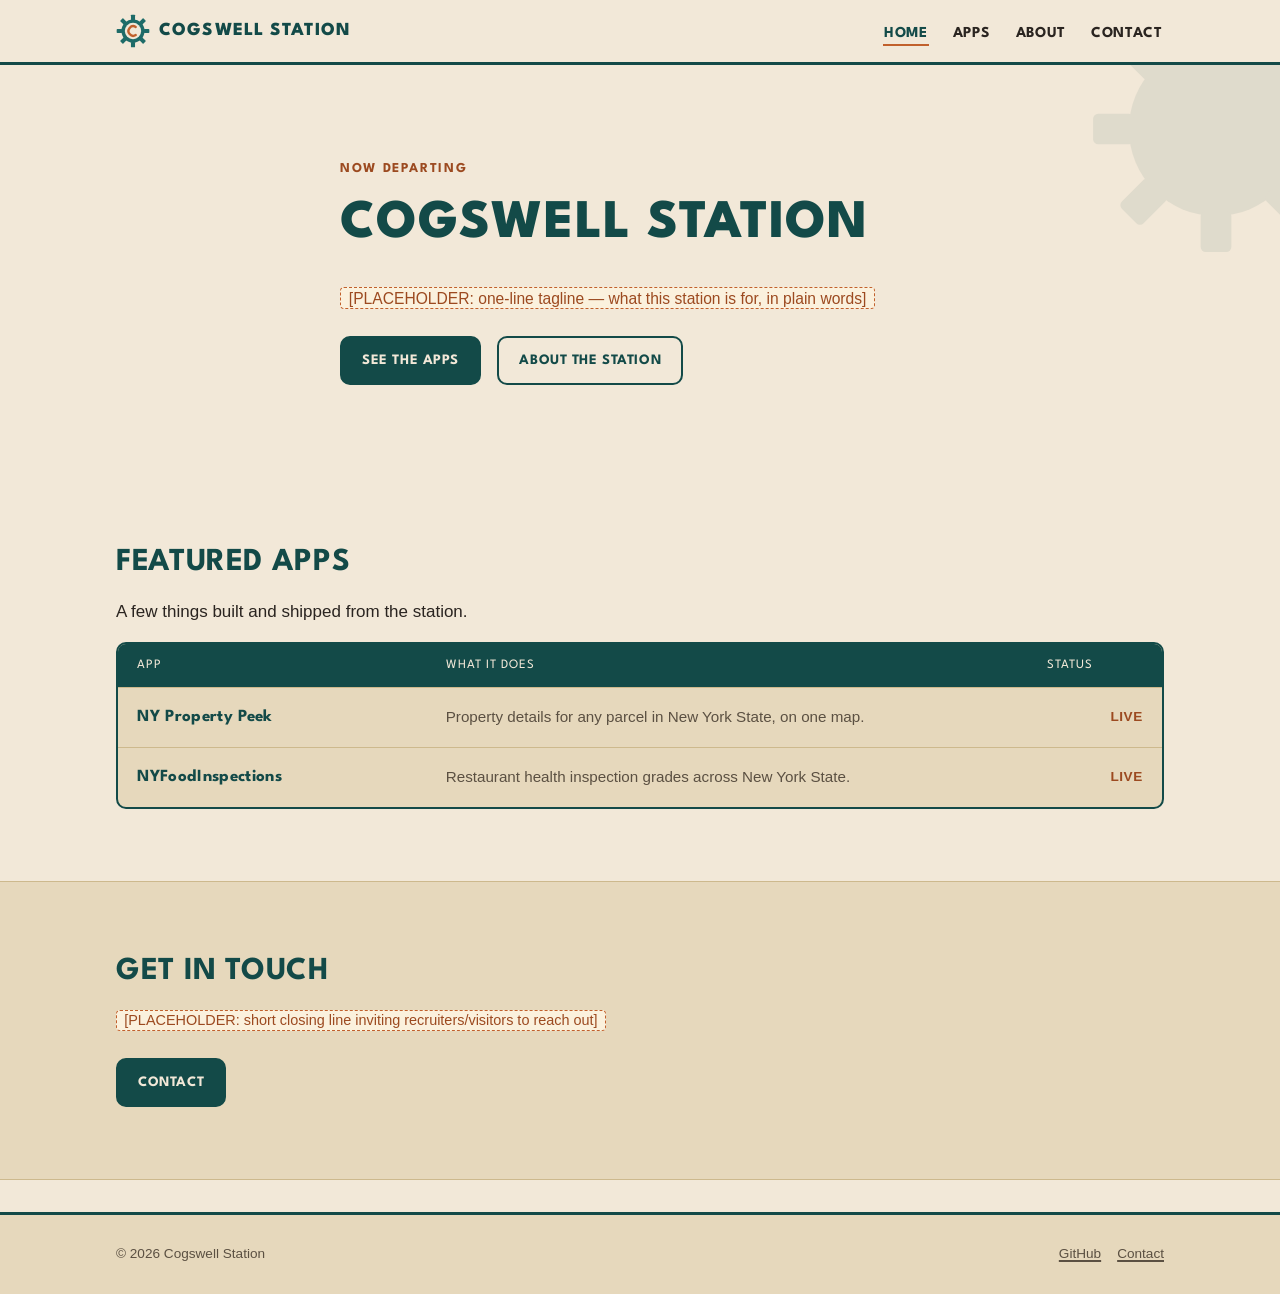
==== index.html @ c9a77551 "Say "the station" instead of "this station" in site copy Co-Authored-By: Claude Opus 5.5 <noreply@an" ====
<!DOCTYPE html>
<html lang="en">
<head>
  <meta charset="UTF-8">
  <meta name="viewport" content="width=device-width, initial-scale=1.0">
  <title>Cogswell Station</title>
  <meta name="description" content="Cogswell Station — apps and projects, built and documented.">
  <link rel="icon" href="assets/img/favicon.svg" type="image/svg+xml">
  <link rel="preconnect" href="https://fonts.googleapis.com">
  <link rel="preconnect" href="https://fonts.gstatic.com" crossorigin>
  <link href="https://fonts.googleapis.com/css2?family=League+Spartan:wght@500;700;800&display=swap" rel="stylesheet">
  <link rel="stylesheet" href="assets/css/style.css">
</head>
<body>
  <a class="skip-link" href="#main">Skip to content</a>

  <header class="site-header">
    <div class="container site-header__bar">
      <a class="brand" href="index.html">
        <img class="brand__mark" src="assets/img/favicon.svg" alt="" width="34" height="34">
        <span class="brand__name">Cogswell Station</span>
      </a>
      <nav class="site-nav" aria-label="Primary">
        <ul>
          <li><a href="index.html" aria-current="page">Home</a></li>
          <li><a href="apps/index.html">Apps</a></li>
          <li><a href="about.html">About</a></li>
          <li><a href="contact.html">Contact</a></li>
        </ul>
      </nav>
    </div>
  </header>

  <main id="main">
    <section class="hero">
      <svg class="hero__gear" viewBox="0 0 100 100" aria-hidden="true" focusable="false">
        <g fill="currentColor">
          <circle cx="50" cy="50" r="34"/>
          <rect x="44" y="2" width="12" height="16" rx="2"/>
          <rect x="44" y="82" width="12" height="16" rx="2"/>
          <rect x="2" y="44" width="16" height="12" rx="2"/>
          <rect x="82" y="44" width="16" height="12" rx="2"/>
          <rect x="44" y="2" width="12" height="16" rx="2" transform="rotate(45 50 50)"/>
          <rect x="44" y="82" width="12" height="16" rx="2" transform="rotate(45 50 50)"/>
          <rect x="2" y="44" width="16" height="12" rx="2" transform="rotate(45 50 50)"/>
          <rect x="82" y="44" width="16" height="12" rx="2" transform="rotate(45 50 50)"/>
        </g>
      </svg>
      <div class="container hero__inner">
        <span class="hero__eyebrow">Now departing</span>
        <h1>Cogswell Station</h1>
        <p><span class="placeholder">[PLACEHOLDER: one-line tagline — what this station is for, in plain words]</span></p>
        <div class="btn-row">
          <a class="btn btn--primary" href="apps/index.html">See the apps</a>
          <a class="btn" href="about.html">About the station</a>
        </div>
      </div>
    </section>

    <section class="section">
      <div class="container">
        <h2>Featured apps</h2>
        <p>A few things built and shipped from the station.</p>

        <div class="board" role="table" aria-label="Featured apps">
          <div class="board__head" role="row">
            <span role="columnheader">App</span>
            <span role="columnheader">What it does</span>
            <span role="columnheader">Status</span>
          </div>

          <a class="board__row" href="apps/ny-property-peek.html" role="row">
            <span class="board__name" role="cell">NY Property Peek</span>
            <span class="board__desc" role="cell">Property details for any parcel in New York State, on one map.</span>
            <span class="board__status" role="cell">Live</span>
          </a>
          <a class="board__row" href="apps/ny-food-inspections.html" role="row">
            <span class="board__name" role="cell">NYFoodInspections</span>
            <span class="board__desc" role="cell">Restaurant health inspection grades across New York State.</span>
            <span class="board__status" role="cell">Live</span>
          </a>
        </div>
      </div>
    </section>

    <section class="section section--alt">
      <div class="container">
        <h2>Get in touch</h2>
        <p><span class="placeholder">[PLACEHOLDER: short closing line inviting recruiters/visitors to reach out]</span></p>
        <div class="btn-row">
          <a class="btn btn--primary" href="contact.html">Contact</a>
        </div>
      </div>
    </section>
  </main>

  <footer class="site-footer">
    <div class="container site-footer__inner">
      <span>&copy; 2026 Cogswell Station</span>
      <ul class="footer-links">
        <li><a href="https://github.com/CogswellStation">GitHub</a></li>
        <li><a href="contact.html">Contact</a></li>
      </ul>
    </div>
  </footer>
</body>
</html>
---- assets/css/style.css ----
/* ==========================================================================
   Cogswell Station — shared stylesheet
   Retro-futuristic "depot/station" look: warm cream, deep teal, rust accent.
   No build step — plain CSS, variables only, no preprocessor.
   ========================================================================== */

:root {
  /* Palette */
  --cream:       #F2E8D8; /* page background */
  --cream-deep:  #E6D8BC; /* card / panel background */
  --cream-line:  #CDB98D; /* hairlines, borders */
  --ink:         #2A2420; /* primary text */
  --ink-soft:    #5B5042; /* secondary text */
  --teal:        #1E6B68; /* primary brand color */
  --teal-dark:   #134A48; /* headings on cream, hover states */
  --rust:        #C1602C; /* accent — links, highlights, the one "warm" pop */
  --rust-dark:   #9C4A20;
  --focus-ring:  #1E6B68;

  /* Type */
  --font-display: "League Spartan", "Arial Narrow", Arial, sans-serif;
  --font-body: -apple-system, BlinkMacSystemFont, "Segoe UI", Roboto,
    Helvetica, Arial, sans-serif;

  /* Layout */
  --content-width: 68rem;
  --radius: 10px;
}

/* ---- Reset ------------------------------------------------------------- */

*, *::before, *::after { box-sizing: border-box; }

html {
  -webkit-text-size-adjust: 100%;
}

body {
  margin: 0;
  background: var(--cream);
  color: var(--ink);
  font-family: var(--font-body);
  font-size: 1.0625rem;
  line-height: 1.6;
}

img { max-width: 100%; display: block; }

a {
  color: var(--rust);
  text-decoration-thickness: 1.5px;
  text-underline-offset: 2px;
}
a:hover { color: var(--rust-dark); }

:focus-visible {
  outline: 3px solid var(--focus-ring);
  outline-offset: 2px;
  border-radius: 4px;
}

h1, h2, h3 {
  font-family: var(--font-display);
  color: var(--teal-dark);
  text-transform: uppercase;
  letter-spacing: 0.02em;
  text-wrap: balance;
  line-height: 1.15;
  margin: 0 0 0.5em;
}

h1 { font-size: clamp(2.1rem, 5vw, 3.4rem); font-weight: 800; }
h2 { font-size: clamp(1.5rem, 3vw, 2rem); font-weight: 700; }
h3 { font-size: 1.15rem; font-weight: 700; letter-spacing: 0.04em; }

p { margin: 0 0 1em; max-width: 38rem; }

ul { padding-left: 1.2em; }

.placeholder {
  background: #FBF1DD;
  border: 1px dashed var(--rust);
  color: var(--rust-dark);
  font-size: 0.85em;
  padding: 0.1em 0.5em;
  border-radius: 4px;
}

/* ---- Layout helpers ----------------------------------------------------- */

.container {
  width: 100%;
  max-width: var(--content-width);
  margin-inline: auto;
  padding-inline: 1.25rem;
}

.section {
  padding-block: clamp(2.5rem, 6vw, 4.5rem);
}

.section--alt {
  background: var(--cream-deep);
  border-top: 1px solid var(--cream-line);
  border-bottom: 1px solid var(--cream-line);
}

.visually-hidden {
  position: absolute;
  width: 1px; height: 1px;
  overflow: hidden;
  clip: rect(0 0 0 0);
  white-space: nowrap;
}

/* ---- Skip link ----------------------------------------------------------*/

.skip-link {
  position: absolute;
  left: -999px;
  top: 0;
  background: var(--teal-dark);
  color: var(--cream);
  padding: 0.6em 1em;
  z-index: 100;
}
.skip-link:focus {
  left: 0.5rem;
  top: 0.5rem;
}

/* ---- Site header / nav --------------------------------------------------*/

.site-header {
  border-bottom: 3px solid var(--teal-dark);
  background: var(--cream);
}

.site-header__bar {
  display: flex;
  align-items: center;
  justify-content: space-between;
  gap: 1rem;
  padding-block: 0.9rem;
  flex-wrap: wrap;
}

.brand {
  display: flex;
  align-items: center;
  gap: 0.6rem;
  text-decoration: none;
  color: var(--teal-dark);
}

.brand__mark {
  width: 2.1rem;
  height: 2.1rem;
  flex-shrink: 0;
}

.brand__name {
  font-family: var(--font-display);
  font-weight: 800;
  font-size: 1.15rem;
  letter-spacing: 0.06em;
  text-transform: uppercase;
  color: var(--teal-dark);
}

.site-nav ul {
  display: flex;
  gap: 1.4rem;
  list-style: none;
  padding: 0;
  margin: 0;
  flex-wrap: wrap;
}

.site-nav a {
  font-family: var(--font-display);
  font-weight: 700;
  font-size: 0.95rem;
  letter-spacing: 0.04em;
  text-transform: uppercase;
  color: var(--ink);
  text-decoration: none;
  padding: 0.3em 0.1em;
  border-bottom: 2px solid transparent;
}

.site-nav a:hover,
.site-nav a[aria-current="page"] {
  color: var(--teal-dark);
  border-bottom-color: var(--rust);
}

/* ---- Hero ---------------------------------------------------------------*/

.hero {
  position: relative;
  overflow: hidden;
  padding-block: clamp(3rem, 8vw, 5.5rem);
}

.hero__gear {
  position: absolute;
  top: -4rem;
  right: -4rem;
  width: 16rem;
  height: 16rem;
  opacity: 0.08;
  color: var(--teal-dark);
  pointer-events: none;
}

.hero__inner {
  position: relative;
  max-width: 40rem;
}

.hero__eyebrow {
  display: inline-block;
  font-family: var(--font-display);
  font-weight: 700;
  font-size: 0.85rem;
  letter-spacing: 0.12em;
  text-transform: uppercase;
  color: var(--rust-dark);
  margin-bottom: 0.8rem;
}

.hero p {
  font-size: 1.15rem;
  color: var(--ink-soft);
}

/* ---- Buttons --------------------------------------------------------------*/

.btn {
  display: inline-flex;
  align-items: center;
  gap: 0.5em;
  font-family: var(--font-display);
  font-weight: 700;
  text-transform: uppercase;
  letter-spacing: 0.04em;
  font-size: 0.9rem;
  text-decoration: none;
  padding: 0.75em 1.4em;
  border-radius: var(--radius);
  border: 2px solid var(--teal-dark);
  color: var(--teal-dark);
  background: transparent;
}

.btn:hover {
  background: var(--teal-dark);
  color: var(--cream);
}

.btn--primary {
  background: var(--teal-dark);
  color: var(--cream);
  border-color: var(--teal-dark);
}

.btn--primary:hover {
  background: var(--teal);
  border-color: var(--teal);
}

.btn-row {
  display: flex;
  gap: 1rem;
  flex-wrap: wrap;
  margin-top: 1.5rem;
}

/* ---- Departures board (home page featured apps) -------------------------*/

.board {
  border: 2px solid var(--teal-dark);
  border-radius: var(--radius);
  overflow: hidden;
  background: var(--cream-deep);
}

.board__head {
  display: grid;
  grid-template-columns: 1fr 2fr 6rem;
  gap: 1rem;
  padding: 0.7rem 1.2rem;
  background: var(--teal-dark);
  color: var(--cream);
  font-family: var(--font-display);
  font-size: 0.8rem;
  letter-spacing: 0.08em;
  text-transform: uppercase;
}

.board__row {
  display: grid;
  grid-template-columns: 1fr 2fr 6rem;
  gap: 1rem;
  align-items: center;
  padding: 1rem 1.2rem;
  border-top: 1px solid var(--cream-line);
  text-decoration: none;
  color: var(--ink);
}

.board__row:hover { background: var(--cream); }

.board__name {
  font-family: var(--font-display);
  font-weight: 700;
  color: var(--teal-dark);
  letter-spacing: 0.02em;
}

.board__desc {
  color: var(--ink-soft);
  font-size: 0.95rem;
}

.board__status {
  font-variant-numeric: tabular-nums;
  font-size: 0.85rem;
  text-align: right;
  color: var(--rust-dark);
  font-weight: 600;
  text-transform: uppercase;
  letter-spacing: 0.04em;
}

@media (max-width: 640px) {
  .board__head { display: none; }
  .board__row {
    grid-template-columns: 1fr;
    gap: 0.3rem;
  }
  .board__status { text-align: left; }
}

/* ---- Card grid (apps index) ----------------------------------------------*/

.card-grid {
  display: grid;
  grid-template-columns: repeat(auto-fill, minmax(16rem, 1fr));
  gap: 1.5rem;
}

.card {
  display: flex;
  flex-direction: column;
  background: var(--cream-deep);
  border: 1px solid var(--cream-line);
  border-radius: var(--radius);
  padding: 1.4rem;
  text-decoration: none;
  color: var(--ink);
}

.card:hover {
  border-color: var(--rust);
}

.card__thumb {
  width: 100%;
  height: auto;
  aspect-ratio: 16/9;
  object-fit: cover;
  object-position: top;
  border: 1px solid var(--cream-line);
  border-radius: 6px;
  background:
    repeating-linear-gradient(
      45deg,
      var(--cream-line) 0 10px,
      var(--cream) 10px 20px
    );
  margin-bottom: 1rem;
}

.card h3 { margin-bottom: 0.4rem; }

.card p {
  color: var(--ink-soft);
  font-size: 0.95rem;
  margin-bottom: 0;
}

.tag-row {
  display: flex;
  gap: 0.4rem;
  flex-wrap: wrap;
  margin-top: 0.9rem;
}

.tag {
  font-size: 0.75rem;
  font-weight: 600;
  letter-spacing: 0.03em;
  text-transform: uppercase;
  color: var(--teal-dark);
  background: rgba(30, 107, 104, 0.1);
  border-radius: 999px;
  padding: 0.25em 0.7em;
}

/* ---- Project page (app template) -----------------------------------------*/

.project-meta {
  display: flex;
  flex-wrap: wrap;
  gap: 0.5rem;
  margin-bottom: 1.5rem;
}

.project-section {
  padding-block: 2rem;
  border-top: 1px solid var(--cream-line);
}

.project-section:first-of-type { border-top: none; }

.screenshot-grid {
  display: grid;
  grid-template-columns: repeat(auto-fit, minmax(14rem, 1fr));
  gap: 1rem;
  margin-top: 1rem;
}

.screenshot-grid img,
.screenshot-grid .placeholder-img {
  width: 100%;
  height: auto;
  aspect-ratio: 16/10;
  border-radius: 8px;
  border: 1px solid var(--cream-line);
  object-fit: cover;
}

.screenshot-grid a { display: block; border-radius: 8px; }
.screenshot-grid a:hover img { border-color: var(--rust); }

.placeholder-img {
  display: flex;
  align-items: center;
  justify-content: center;
  background: var(--cream-deep);
  color: var(--ink-soft);
  font-size: 0.85rem;
  text-align: center;
  padding: 1rem;
}

/* ---- Contact / about list --------------------------------------------- */

.contact-list {
  list-style: none;
  padding: 0;
  display: flex;
  flex-direction: column;
  gap: 0.9rem;
  margin: 1.5rem 0;
}

.contact-list a {
  font-family: var(--font-display);
  font-weight: 700;
  text-decoration: none;
  font-size: 1.05rem;
}

.contact-list span.label {
  display: block;
  font-size: 0.78rem;
  color: var(--ink-soft);
  text-transform: uppercase;
  letter-spacing: 0.06em;
  font-family: var(--font-body);
  font-weight: 400;
}

/* ---- Footer ---------------------------------------------------------- */

.site-footer {
  border-top: 3px solid var(--teal-dark);
  background: var(--cream-deep);
  padding-block: 1.8rem;
  margin-top: 2rem;
}

.site-footer__inner {
  display: flex;
  justify-content: space-between;
  align-items: center;
  gap: 1rem;
  flex-wrap: wrap;
  font-size: 0.85rem;
  color: var(--ink-soft);
}

.site-footer a { color: var(--ink-soft); }
.site-footer a:hover { color: var(--rust-dark); }

.footer-links {
  display: flex;
  gap: 1rem;
  list-style: none;
  padding: 0;
  margin: 0;
}

/* ---- 404 ----------------------------------------------------------------*/

.error-page {
  text-align: center;
  padding-block: clamp(3rem, 10vw, 6rem);
}

.error-page .error-code {
  font-family: var(--font-display);
  font-size: clamp(3rem, 12vw, 6rem);
  font-weight: 800;
  color: var(--rust);
  margin-bottom: 0;
  letter-spacing: 0.04em;
}
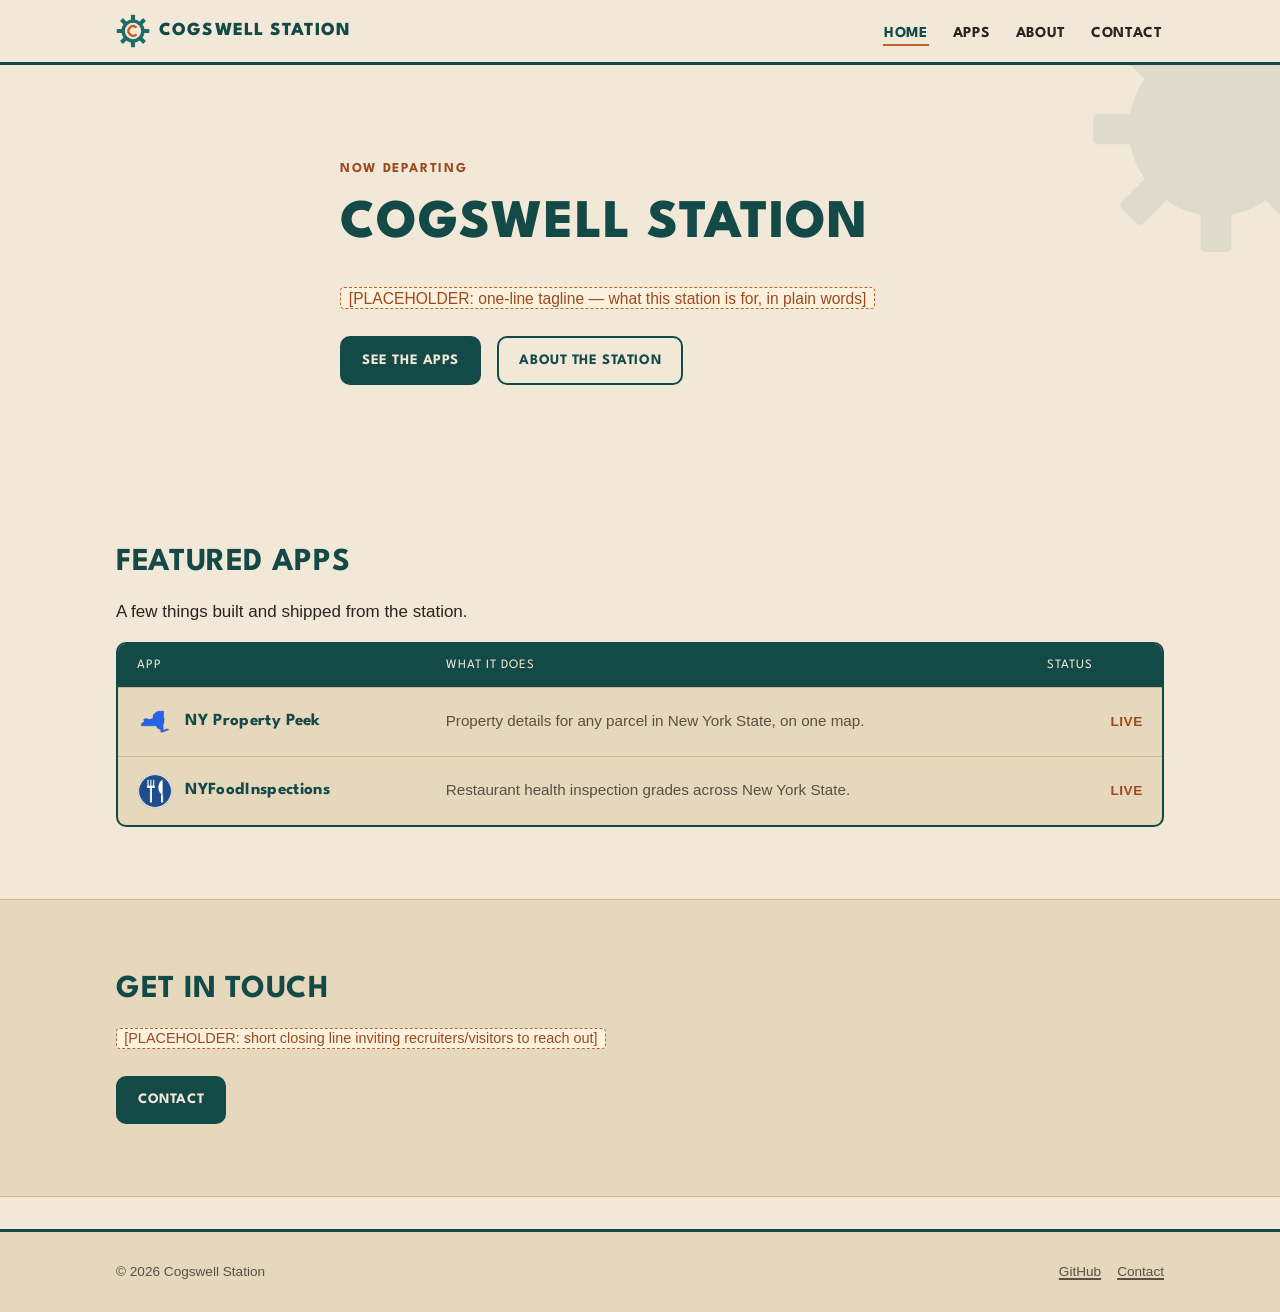
==== commit 7159946e: "Show app icons in the home page featured apps list Co-Authored-By: Claude Opus 5.5 <noreply@anthropi" ====
--- a/index.html
+++ b/index.html
@@ -70,12 +70,12 @@
           </div>
 
           <a class="board__row" href="apps/ny-property-peek.html" role="row">
-            <span class="board__name" role="cell">NY Property Peek</span>
+            <span class="board__name" role="cell"><img class="board__icon" src="assets/img/apps/ny-property-peek-icon.png" width="36" height="36" alt="">NY Property Peek</span>
             <span class="board__desc" role="cell">Property details for any parcel in New York State, on one map.</span>
             <span class="board__status" role="cell">Live</span>
           </a>
           <a class="board__row" href="apps/ny-food-inspections.html" role="row">
-            <span class="board__name" role="cell">NYFoodInspections</span>
+            <span class="board__name" role="cell"><img class="board__icon" src="assets/img/apps/ny-food-inspections-icon.png" width="36" height="36" alt="">NYFoodInspections</span>
             <span class="board__desc" role="cell">Restaurant health inspection grades across New York State.</span>
             <span class="board__status" role="cell">Live</span>
           </a>
--- a/assets/css/style.css
+++ b/assets/css/style.css
@@ -313,10 +313,19 @@
 .board__row:hover { background: var(--cream); }
 
 .board__name {
+  display: flex;
+  align-items: center;
+  gap: 0.75rem;
   font-family: var(--font-display);
   font-weight: 700;
   color: var(--teal-dark);
   letter-spacing: 0.02em;
+}
+
+.board__icon {
+  width: 36px;
+  height: 36px;
+  flex-shrink: 0;
 }
 
 .board__desc {
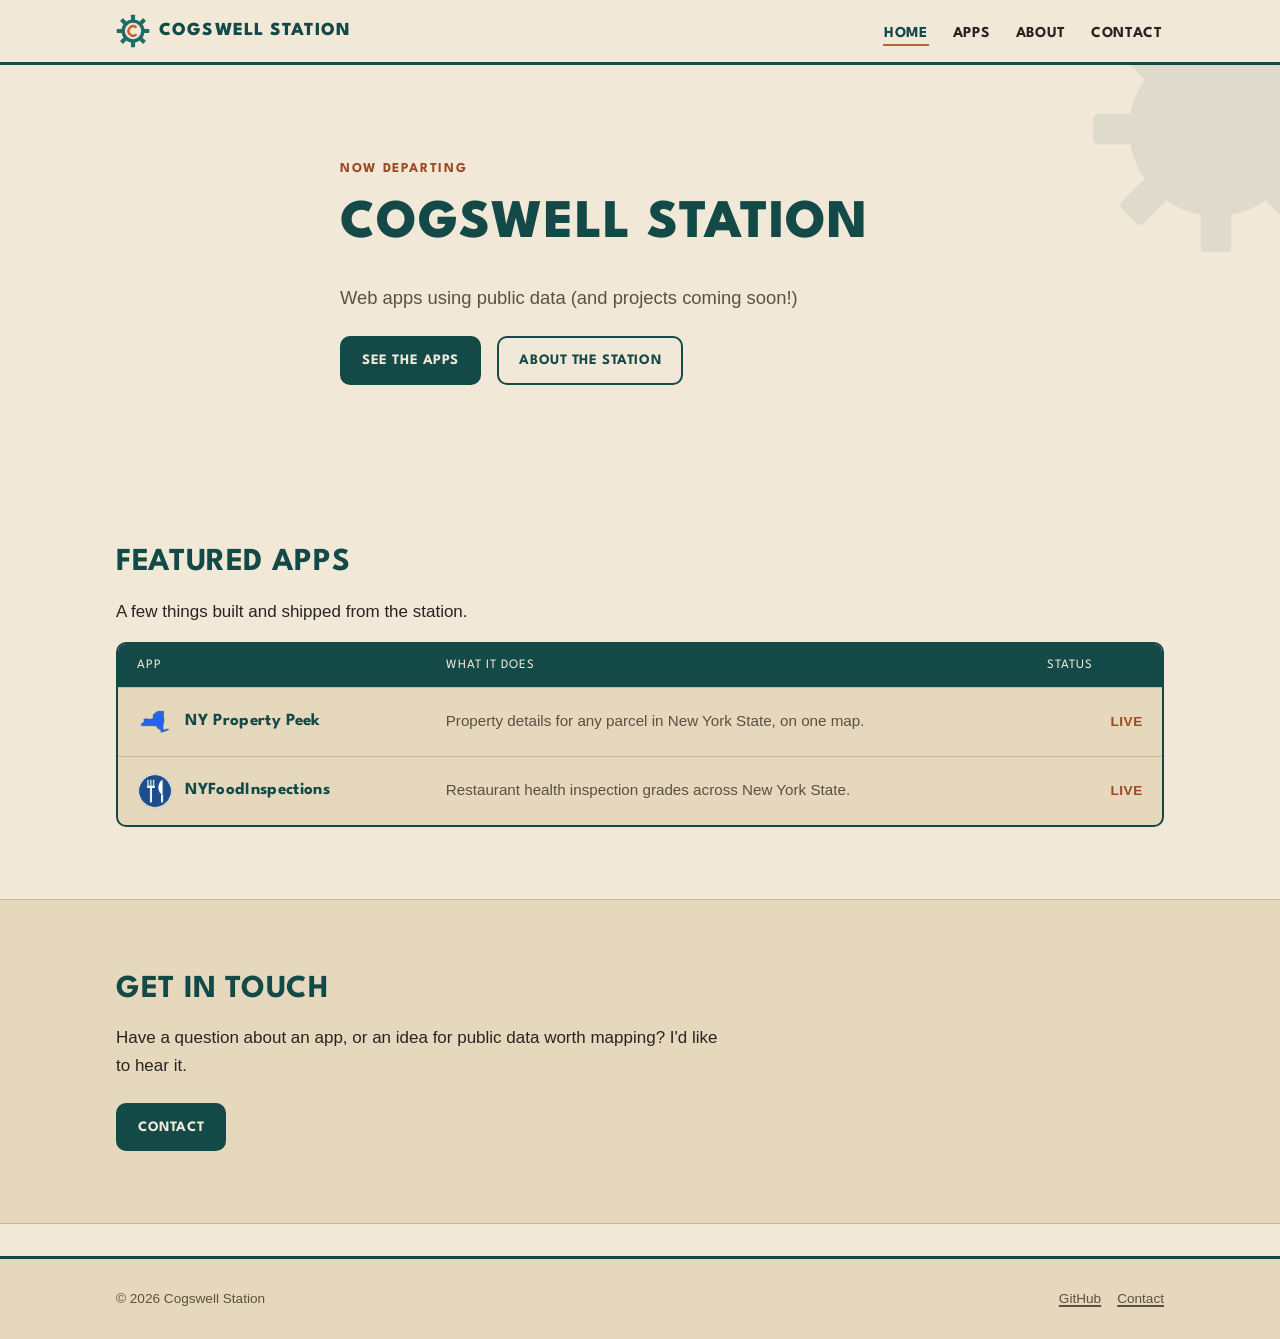
==== commit 9e9bfacd: "Add home page tagline and closing line Co-Authored-By: Claude Opus 5.5 <noreply@anthropic.com>" ====
--- a/index.html
+++ b/index.html
@@ -49,7 +49,7 @@
       <div class="container hero__inner">
         <span class="hero__eyebrow">Now departing</span>
         <h1>Cogswell Station</h1>
-        <p><span class="placeholder">[PLACEHOLDER: one-line tagline — what this station is for, in plain words]</span></p>
+        <p>Web apps using public data (and projects coming soon!)</p>
         <div class="btn-row">
           <a class="btn btn--primary" href="apps/index.html">See the apps</a>
           <a class="btn" href="about.html">About the station</a>
@@ -86,7 +86,7 @@
     <section class="section section--alt">
       <div class="container">
         <h2>Get in touch</h2>
-        <p><span class="placeholder">[PLACEHOLDER: short closing line inviting recruiters/visitors to reach out]</span></p>
+        <p>Have a question about an app, or an idea for public data worth mapping? I'd like to hear it.</p>
         <div class="btn-row">
           <a class="btn btn--primary" href="contact.html">Contact</a>
         </div>
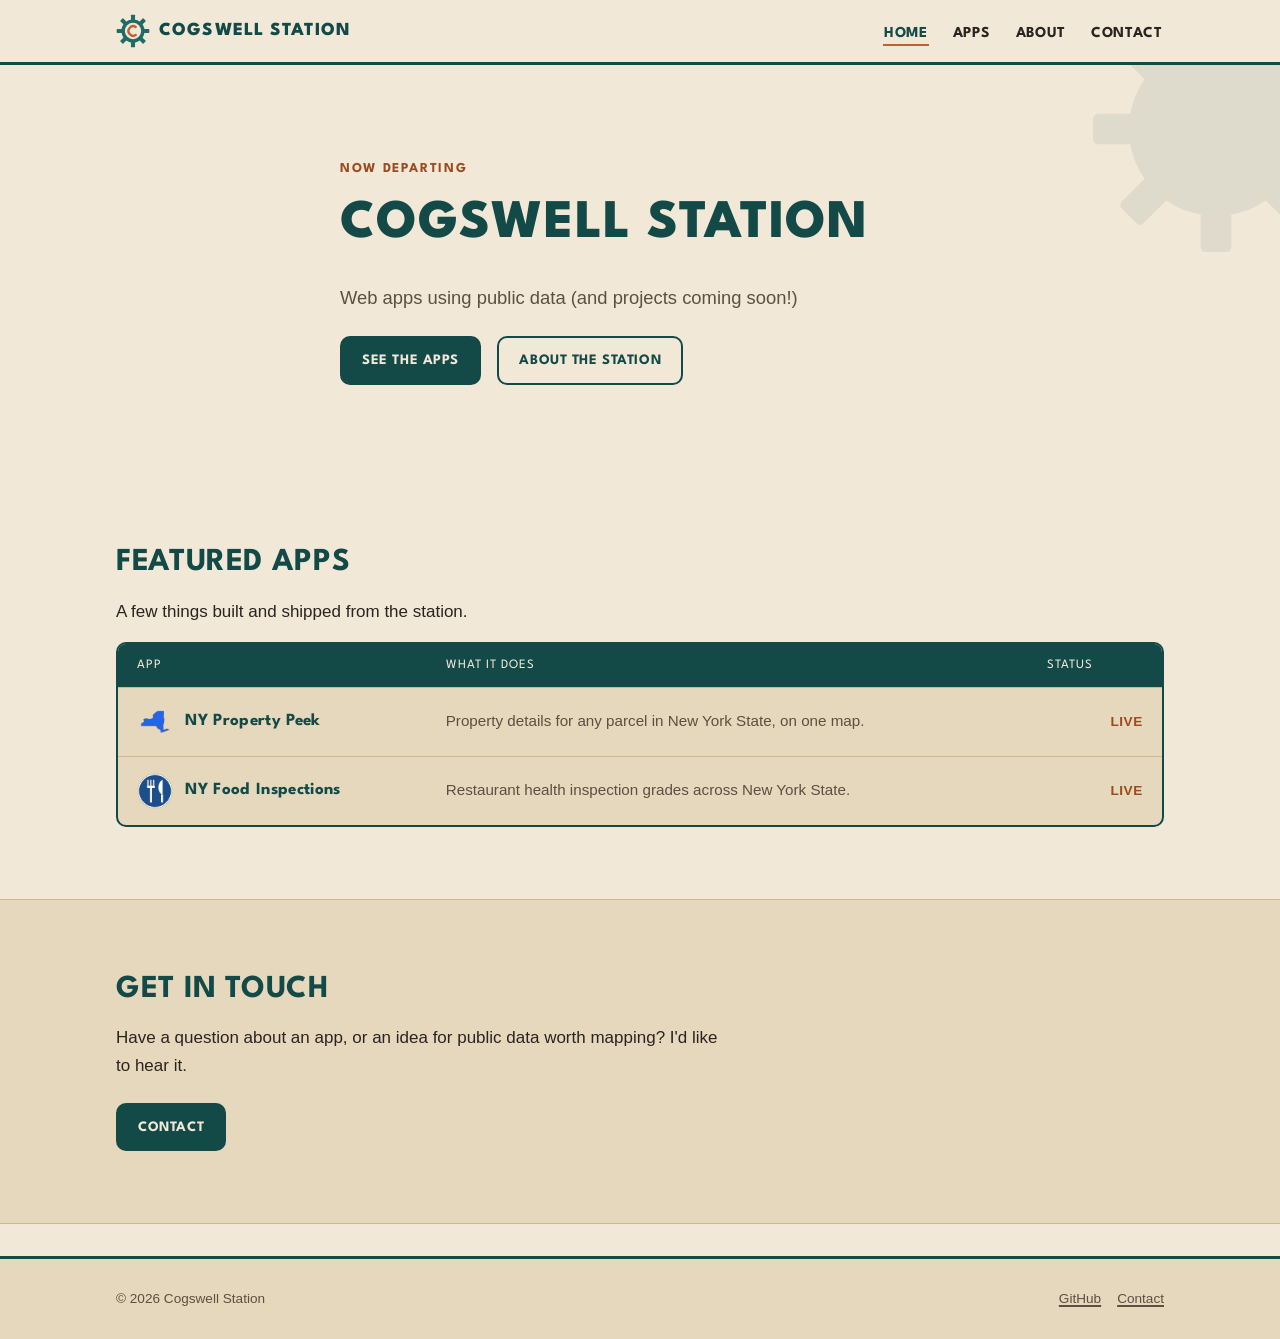
==== commit 4516d50a: "Explain LA County grading choice and rename to NY Food Inspections Co-Authored-By: Claude Opus 5.5 <" ====
--- a/index.html
+++ b/index.html
@@ -75,7 +75,7 @@
             <span class="board__status" role="cell">Live</span>
           </a>
           <a class="board__row" href="apps/ny-food-inspections.html" role="row">
-            <span class="board__name" role="cell"><img class="board__icon" src="assets/img/apps/ny-food-inspections-icon.png" width="36" height="36" alt="">NYFoodInspections</span>
+            <span class="board__name" role="cell"><img class="board__icon" src="assets/img/apps/ny-food-inspections-icon.png" width="36" height="36" alt="">NY Food Inspections</span>
             <span class="board__desc" role="cell">Restaurant health inspection grades across New York State.</span>
             <span class="board__status" role="cell">Live</span>
           </a>
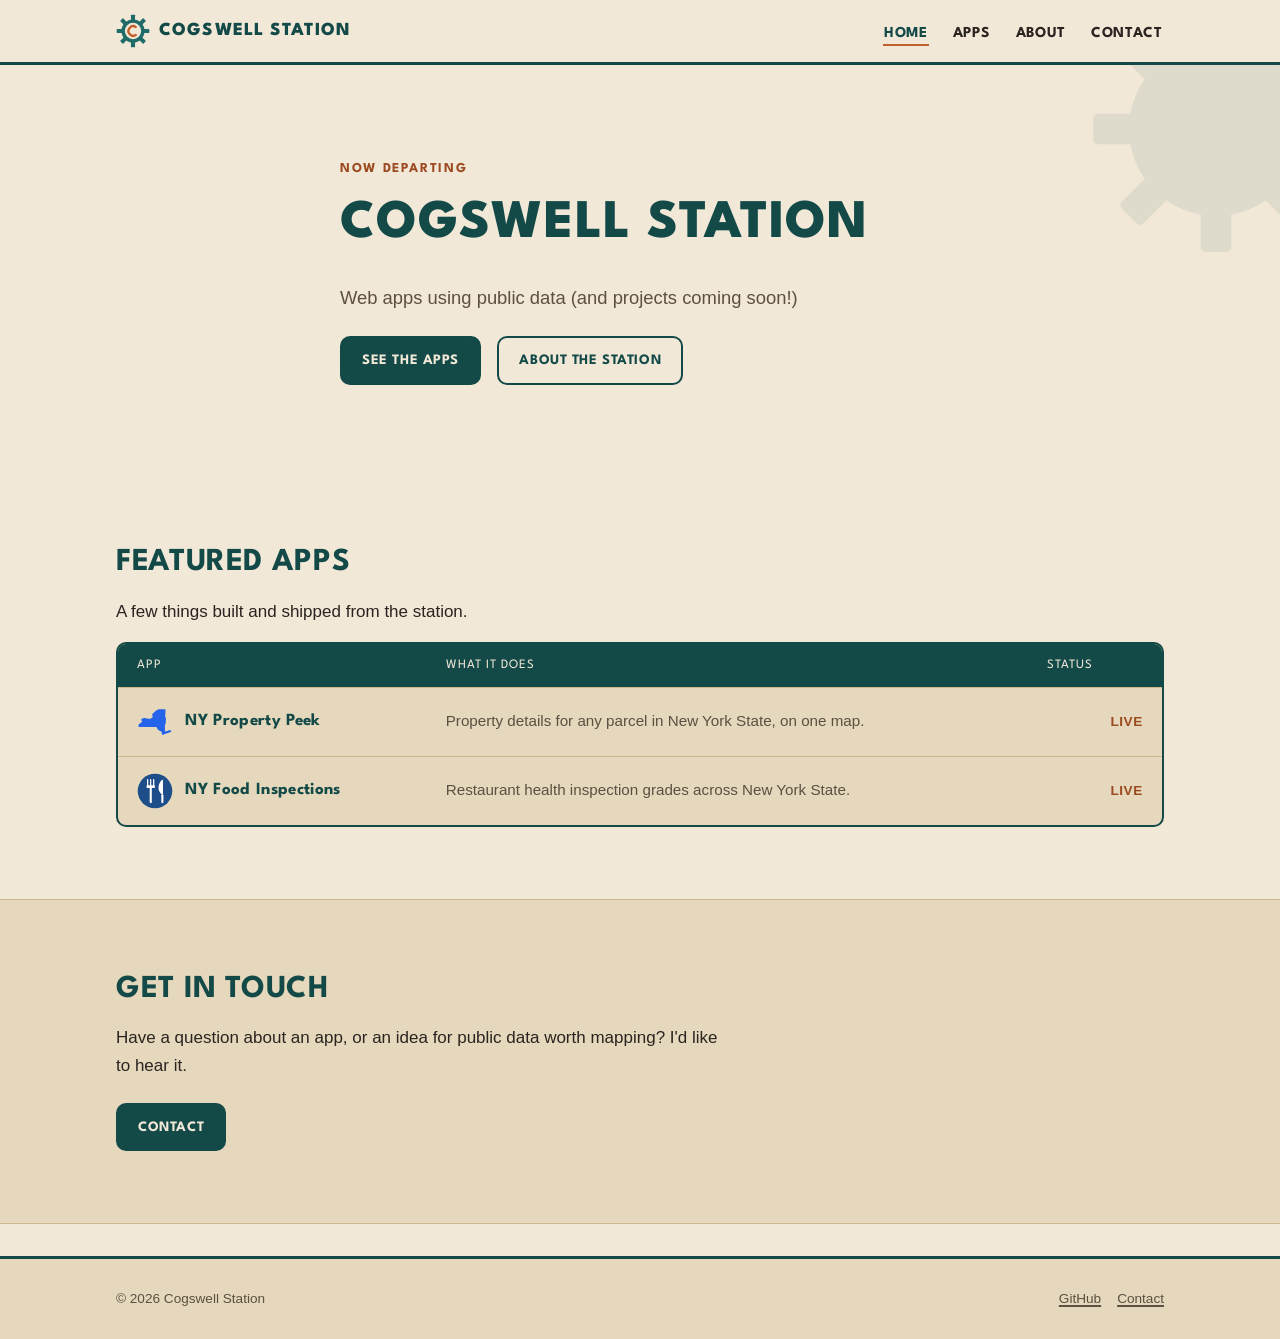
==== commit 80795e4b: "Use sharp SVG app icons on the home page Replaces the 48px favicon PNGs and tidies the uploaded SVGs" ====
--- a/index.html
+++ b/index.html
@@ -70,12 +70,12 @@
           </div>
 
           <a class="board__row" href="apps/ny-property-peek.html" role="row">
-            <span class="board__name" role="cell"><img class="board__icon" src="assets/img/apps/ny-property-peek-icon.png" width="36" height="36" alt="">NY Property Peek</span>
+            <span class="board__name" role="cell"><img class="board__icon" src="assets/img/apps/ny-property-peek-icon.svg" width="36" height="36" alt="">NY Property Peek</span>
             <span class="board__desc" role="cell">Property details for any parcel in New York State, on one map.</span>
             <span class="board__status" role="cell">Live</span>
           </a>
           <a class="board__row" href="apps/ny-food-inspections.html" role="row">
-            <span class="board__name" role="cell"><img class="board__icon" src="assets/img/apps/ny-food-inspections-icon.png" width="36" height="36" alt="">NY Food Inspections</span>
+            <span class="board__name" role="cell"><img class="board__icon" src="assets/img/apps/ny-food-inspections-icon.svg" width="36" height="36" alt="">NY Food Inspections</span>
             <span class="board__desc" role="cell">Restaurant health inspection grades across New York State.</span>
             <span class="board__status" role="cell">Live</span>
           </a>
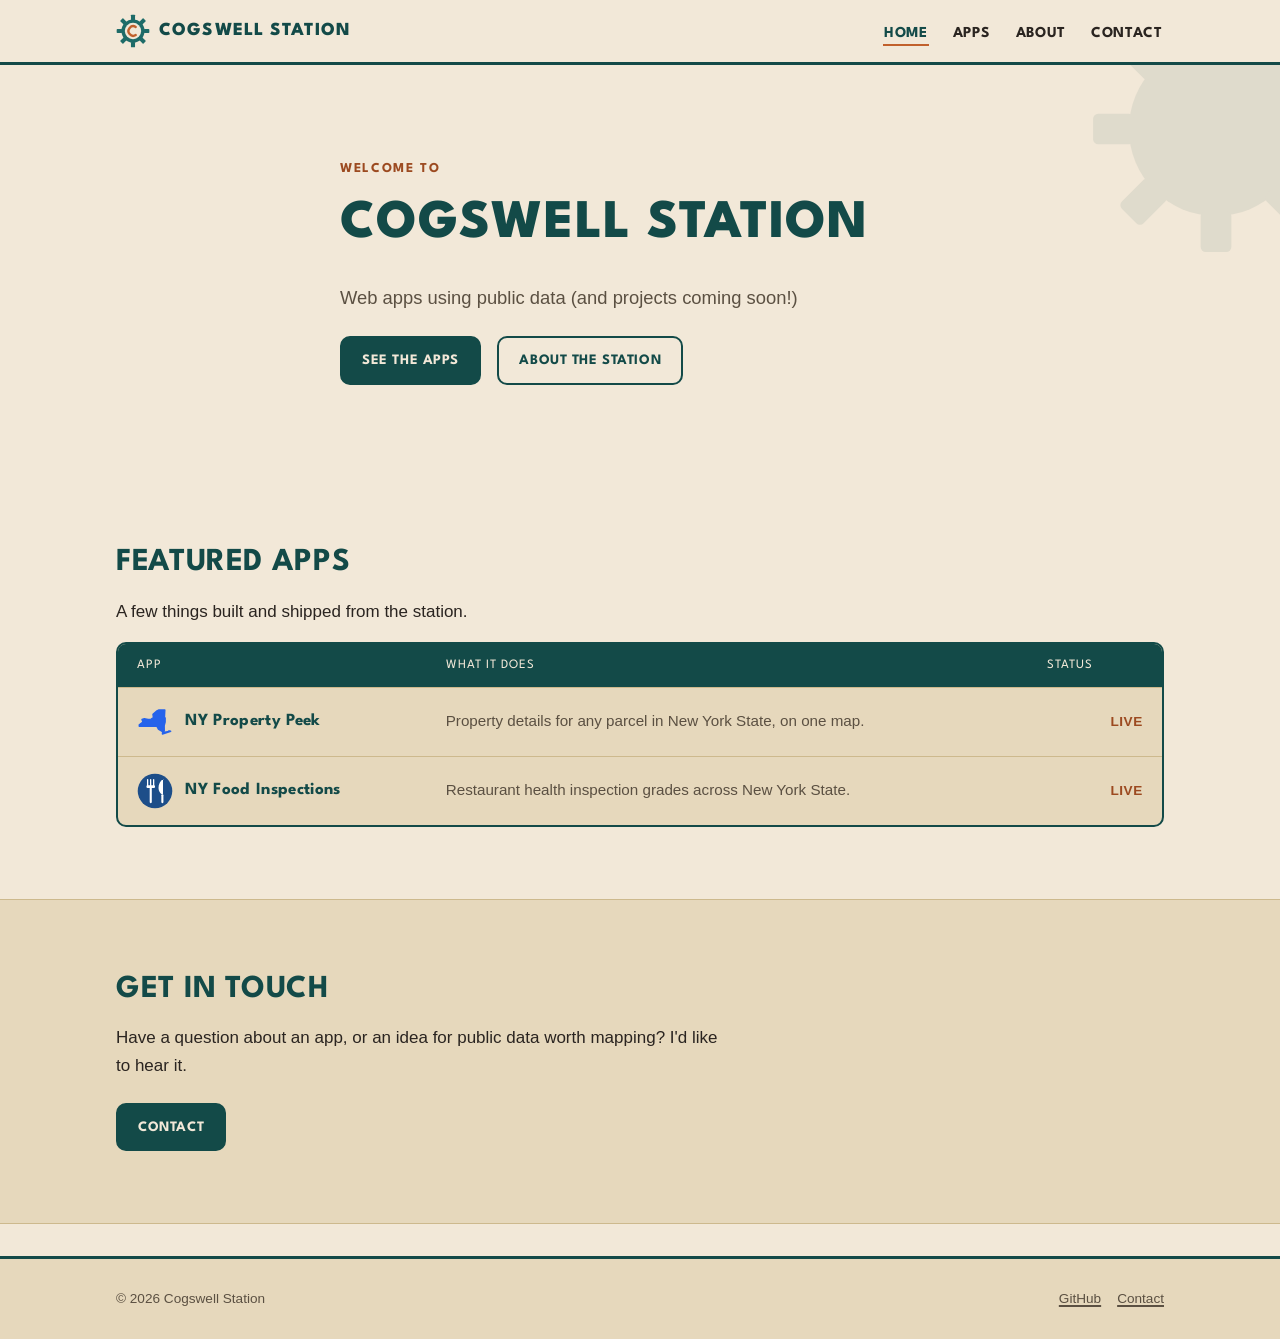
==== commit d97e5bcd: "Change "Now departing" to "Welcome to" on home page and link preview Co-Authored-By: Claude Opus 5.5" ====
--- a/index.html
+++ b/index.html
@@ -4,7 +4,17 @@
   <meta charset="UTF-8">
   <meta name="viewport" content="width=device-width, initial-scale=1.0">
   <title>Cogswell Station</title>
-  <meta name="description" content="Cogswell Station — apps and projects, built and documented.">
+  <meta name="description" content="Web apps using public data, including NY Property Peek and NY Food Inspections.">
+  <meta property="og:type" content="website">
+  <meta property="og:site_name" content="Cogswell Station">
+  <meta property="og:title" content="Cogswell Station">
+  <meta property="og:description" content="Web apps using public data, including NY Property Peek and NY Food Inspections.">
+  <meta property="og:url" content="https://cogswellstation.github.io/">
+  <meta property="og:image" content="https://cogswellstation.github.io/assets/img/og-image.png">
+  <meta property="og:image:width" content="1200">
+  <meta property="og:image:height" content="630">
+  <meta property="og:image:alt" content="Cogswell Station: web apps using public data, featuring NY Property Peek and NY Food Inspections.">
+  <meta name="twitter:card" content="summary_large_image">
   <link rel="icon" href="assets/img/favicon.svg" type="image/svg+xml">
   <link rel="preconnect" href="https://fonts.googleapis.com">
   <link rel="preconnect" href="https://fonts.gstatic.com" crossorigin>
@@ -47,7 +57,7 @@
         </g>
       </svg>
       <div class="container hero__inner">
-        <span class="hero__eyebrow">Now departing</span>
+        <span class="hero__eyebrow">Welcome to</span>
         <h1>Cogswell Station</h1>
         <p>Web apps using public data (and projects coming soon!)</p>
         <div class="btn-row">
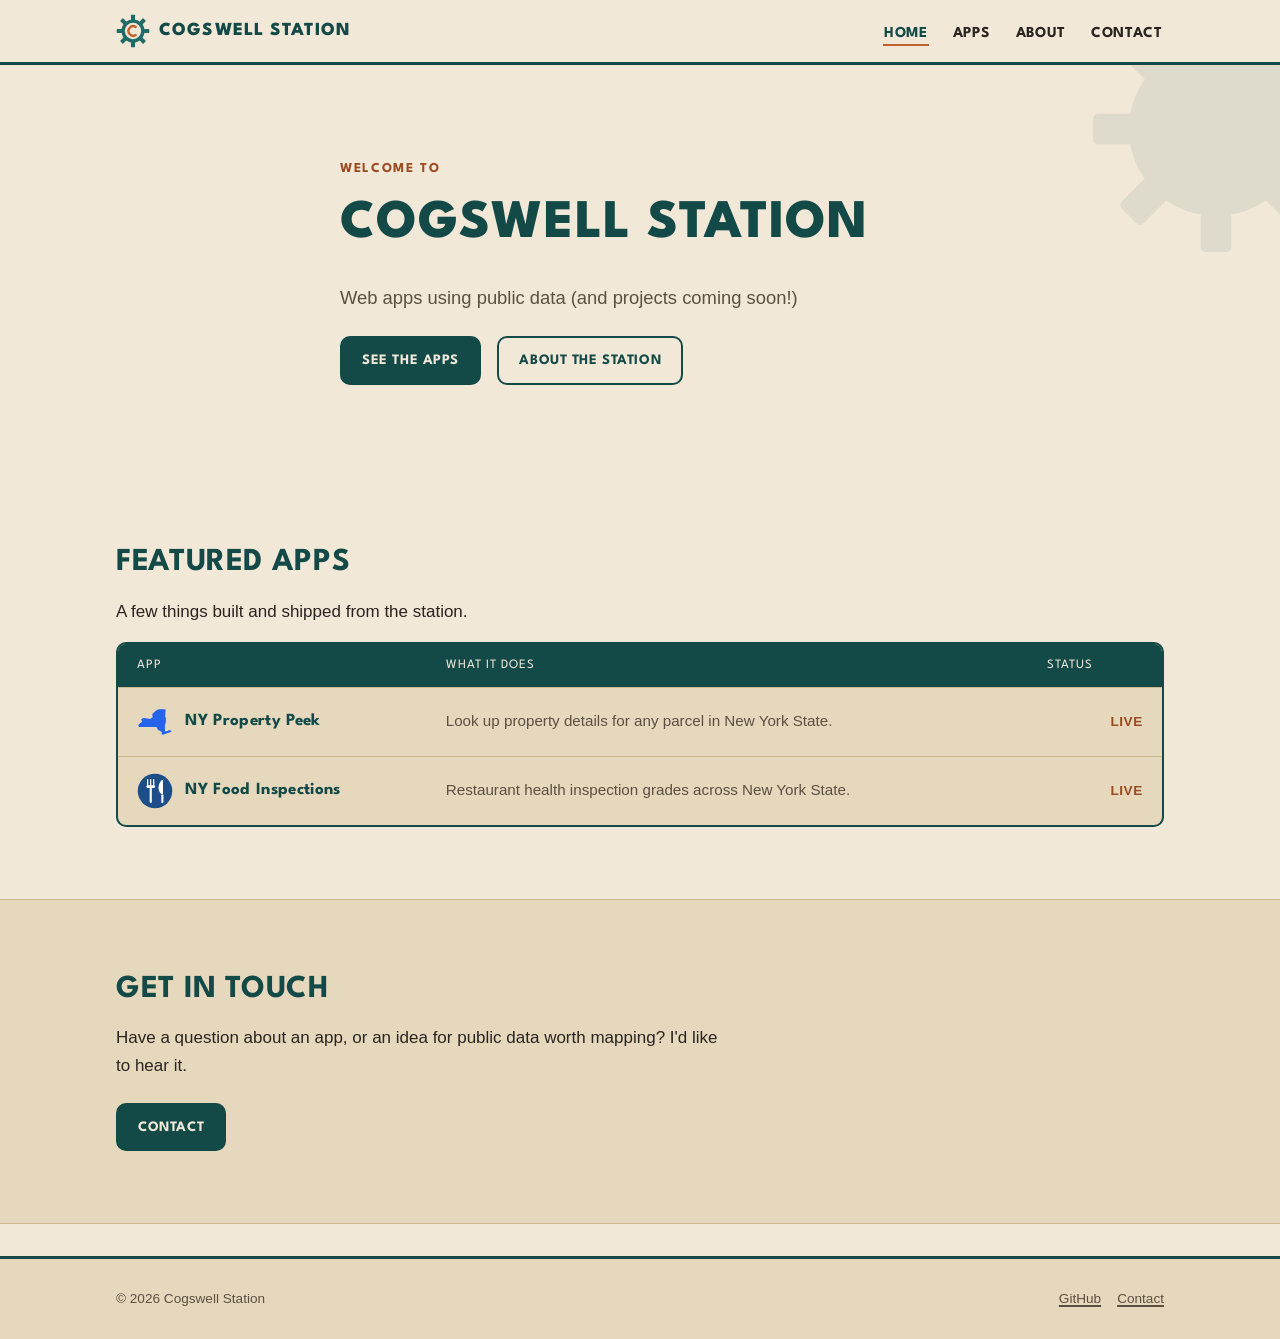
==== commit 9d3a422f: "Rewrite site copy to sound less templated Plainer wording across the home, apps, app detail, about, " ====
--- a/index.html
+++ b/index.html
@@ -81,7 +81,7 @@
 
           <a class="board__row" href="apps/ny-property-peek.html" role="row">
             <span class="board__name" role="cell"><img class="board__icon" src="assets/img/apps/ny-property-peek-icon.svg" width="36" height="36" alt="">NY Property Peek</span>
-            <span class="board__desc" role="cell">Property details for any parcel in New York State, on one map.</span>
+            <span class="board__desc" role="cell">Look up property details for any parcel in New York State.</span>
             <span class="board__status" role="cell">Live</span>
           </a>
           <a class="board__row" href="apps/ny-food-inspections.html" role="row">
